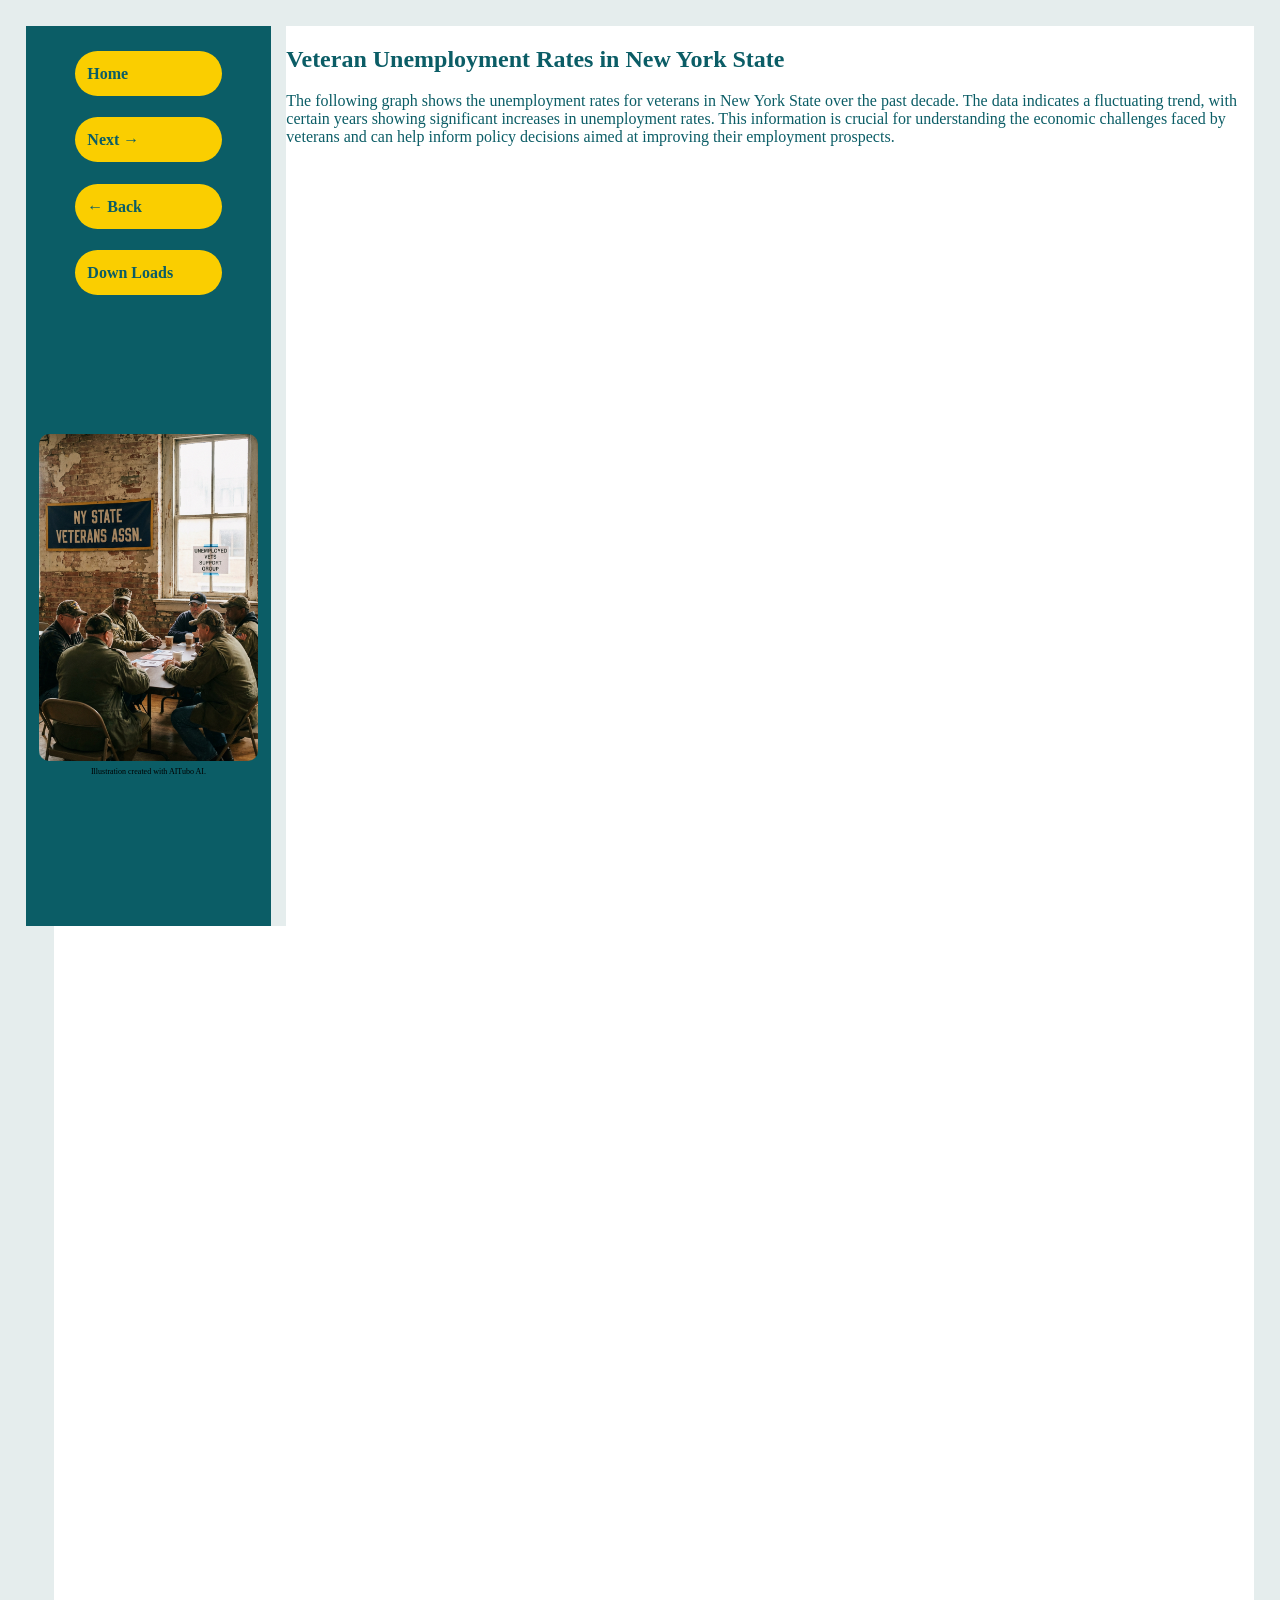
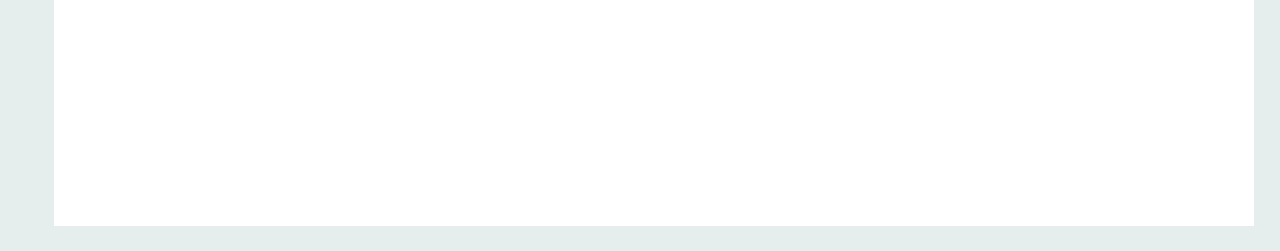
==== index.htm @ 92b65b67 "Sync local project files" ====
<!DOCTYPE html>
<html lang="en">
<!-- This is a note in HTML -->

<head>
    <meta charset="UTF-8">
    <meta name="viewport" content="width=device-width, initial-scale=1.0">
    <title>NYS Veteran Hardships</title>
    <link rel="stylesheet" href="CSS/style.css">

    <!-- meta tags for image credits on webpage -->
<meta name="image-credit-vet-table" content="AITubo AI - https://aitubo.ai/art/69a1b0d38880ed7246950c5f/">
</head>

<nav>
	<a href="index.htm">Home</a>
	<a href="">Next →</a>
	<a href="">← Back</a>
	<a href="">Down Loads</a>

	<div class="nav-image-wrap">
		<img src="Images/Vet_Table.png" alt="Illustration of unemployed veterans sitting at a support group table." class="nav-image">
		<p class="image-credit">Illustration created with AITubo AI.</p>
	</div>
</nav>

	<section>
		<h2>Veteran Unemployment Rates in New York State</h2>
        <p>The following graph shows the unemployment rates for veterans in New York State over the past decade. The data indicates a fluctuating trend, with certain years showing significant increases in unemployment rates. This information is crucial for understanding the economic challenges faced by veterans and can help inform policy decisions aimed at improving their employment prospects.</p>
           <div class='tableauPlaceholder' id='viz1772211809970' style='position: relative'><noscript><a href='#'><img alt=' ' src='https:&#47;&#47;public.tableau.com&#47;static&#47;images&#47;RS&#47;RS6HH3BB7&#47;1_rss.png' style='border: none' /></a></noscript><object class='tableauViz'  style='display:none;'><param name='host_url' value='https%3A%2F%2Fpublic.tableau.com%2F' /> <param name='embed_code_version' value='3' /> <param name='path' value='shared&#47;RS6HH3BB7' /> <param name='toolbar' value='yes' /><param name='static_image' value='https:&#47;&#47;public.tableau.com&#47;static&#47;images&#47;RS&#47;RS6HH3BB7&#47;1.png' /> <param name='animate_transition' value='yes' /><param name='display_static_image' value='yes' /><param name='display_spinner' value='yes' /><param name='display_overlay' value='yes' /><param name='display_count' value='yes' /><param name='language' value='en-US' /></object></div>                <script type='text/javascript'>                    var divElement = document.getElementById('viz1772211809970');                    var vizElement = divElement.getElementsByTagName('object')[0];                    vizElement.style.width='100%';vizElement.style.height=(divElement.offsetWidth*0.75)+'px';                    var scriptElement = document.createElement('script');                    scriptElement.src = 'https://public.tableau.com/javascripts/api/viz_v1.js';                    vizElement.parentNode.insertBefore(scriptElement, vizElement);                </script>

   
    </section>
    <section>
         <div class='tableauPlaceholder' id='viz1772211514186' style='position: relative'><noscript><a href='#'><img alt=' ' src='https:&#47;&#47;public.tableau.com&#47;static&#47;images&#47;BD&#47;BDJKT27H5&#47;1_rss.png' style='border: none' /></a></noscript><object class='tableauViz'  style='display:none;'><param name='host_url' value='https%3A%2F%2Fpublic.tableau.com%2F' /> <param name='embed_code_version' value='3' /> <param name='path' value='shared&#47;BDJKT27H5' /> <param name='toolbar' value='yes' /><param name='static_image' value='https:&#47;&#47;public.tableau.com&#47;static&#47;images&#47;BD&#47;BDJKT27H5&#47;1.png' /> <param name='animate_transition' value='yes' /><param name='display_static_image' value='yes' /><param name='display_spinner' value='yes' /><param name='display_overlay' value='yes' /><param name='display_count' value='yes' /><param name='language' value='en-US' /></object></div>                <script type='text/javascript'>                    var divElement = document.getElementById('viz1772211514186');                    var vizElement = divElement.getElementsByTagName('object')[0];                    vizElement.style.width='100%';vizElement.style.height=(divElement.offsetWidth*0.75)+'px';                    var scriptElement = document.createElement('script');                    scriptElement.src = 'https://public.tableau.com/javascripts/api/viz_v1.js';                    vizElement.parentNode.insertBefore(scriptElement, vizElement);                </script>
    </section>
---- CSS/style.css ----
body{
	background-color: #E5EDED;
	margin: 1%;
	padding: 1%;
	color: #0B5D66;
}

nav{
	border: 0.5em solid #0B5D66;
	color: #0B5D66;
	background-color: #65999E;
	display: flex;
	justify-content: space-between;
	align-items: center;
	flex-wrap: nowrap;
	gap: 0.35rem;
	padding: 0.5rem;
	overflow-x: auto;
}

nav a{
	box-sizing: border-box;
	display: inline-block;
	line-height: 2.2rem;
	height: 2.8rem;
	color: #0B5D66;
	background-color: #FACE00;
	text-decoration: none;
	margin: 0;
	padding: 0 0.8rem;
	border-radius: 25px;
	font-weight: bold;
	white-space: nowrap;
	flex: 0 0 auto;
}

.nav-image-wrap{
	display: none;
}

.image-credit{
	display: none;
}

@media all and (min-width:900px){

	body{
		background-color: #E5EDED;
	}

	nav{
		border: 1px solid #0B5D66;
		color: #E5EDED;
		background-color: #0B5D66;
		display: flex;
		flex-direction: column;
		width: 20%;
		min-width: 125px;
		margin-right: 15px;
		height: 100vh;
		float: left;
		padding: 1.5rem 0;
		box-sizing: border-box;
		text-align: center;
		overflow: hidden;
	}

	nav a{
		display: block;
		width: 60%;
		line-height: 45px;
		height: 45px;
		color: #0B5D66;
		background-color: #FACE00;
		text-decoration: none;
		margin: 0 auto 1rem auto;
		padding-left: 0.75rem;
		border-radius: 25px;
		box-sizing: border-box;
		text-align: left;
		font-weight: bold;
		flex: 0 0 auto;
	}

.nav-image-wrap{
	flex: 1 1 auto;
	width: 90%;
	margin: 0 auto;
	display: flex;
	flex-direction: column;
	justify-content: center;
	align-items: center;
	overflow: hidden;
	min-height: 2rem;
}

.nav-image{
	display: block;
	width: 100%;
	height: auto;
	border-radius: 10px;
}

.image-credit{
	display: block;
	margin-top: 0.35rem;
	font-size: 0.5em;
	color: #000000;
	text-align: center;
}

	section{
	display: block;
	height: 100vh;
	overflow: auto;
	background-color: #FFFFFF;
	color: #0B5D66;
	margin-left: calc(1% + 1em);
}
}
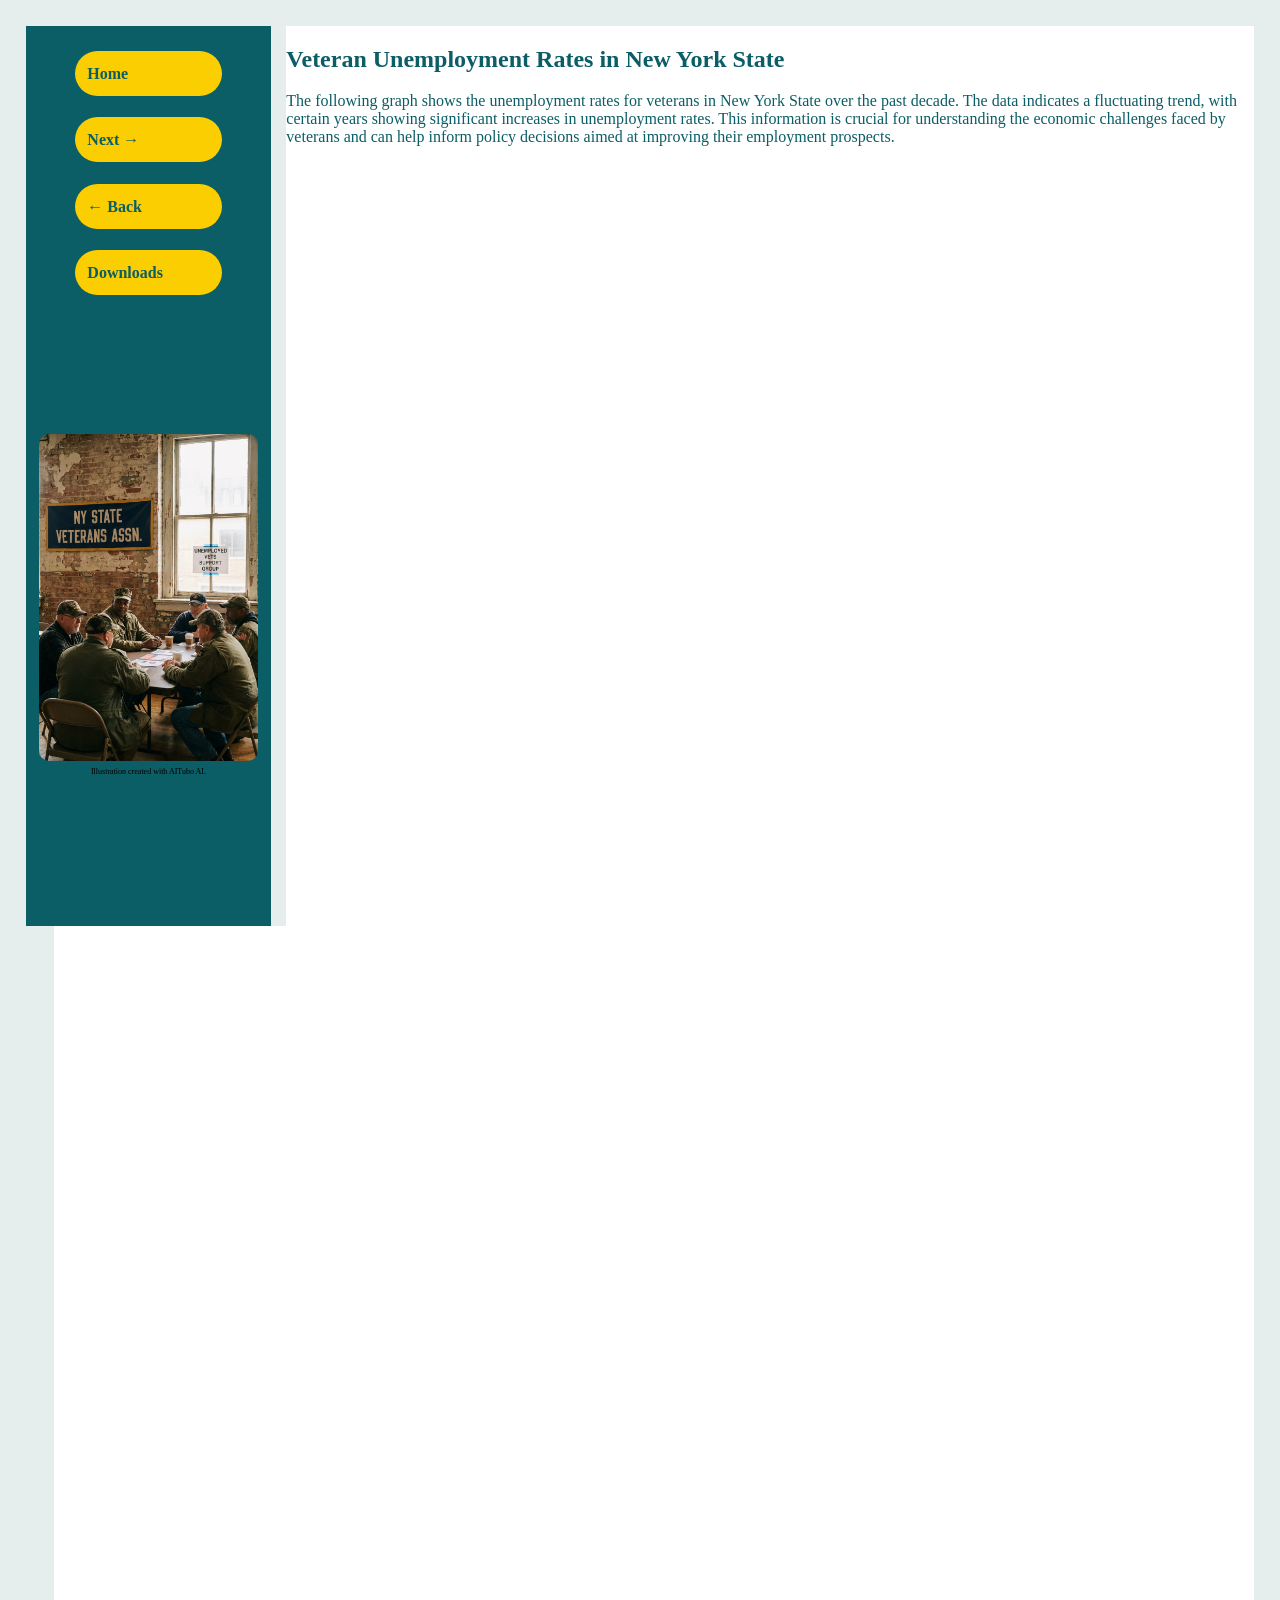
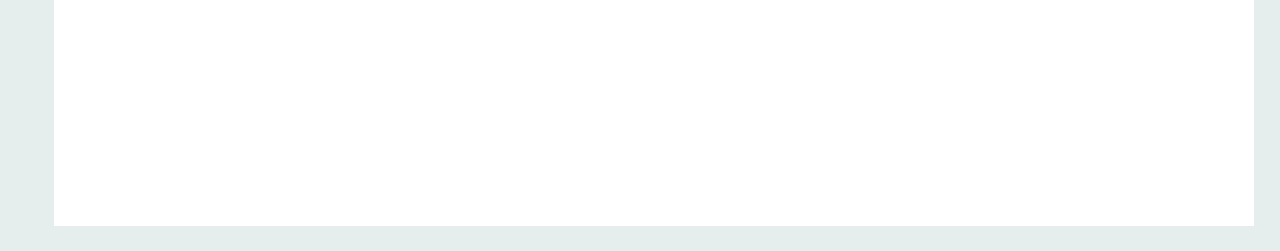
==== commit 99e62c77: "Update HTML navigation pages" ====
--- a/index.htm
+++ b/index.htm
@@ -13,10 +13,10 @@
 </head>
 
 <nav>
-	<a href="index.htm">Home</a>
-	<a href="">Next →</a>
-	<a href="">← Back</a>
-	<a href="">Down Loads</a>
+        <a href="index.htm">Home</a>
+        <a href="NYS_Vet01.htm" onclick="goNext(); return false;">Next →</a>
+        <a href="#" onclick="goBack(); return false;">← Back</a>
+        <a href="#" onclick="goDownloads(); return false;">Downloads</a>
 
 	<div class="nav-image-wrap">
 		<img src="Images/Vet_Table.png" alt="Illustration of unemployed veterans sitting at a support group table." class="nav-image">
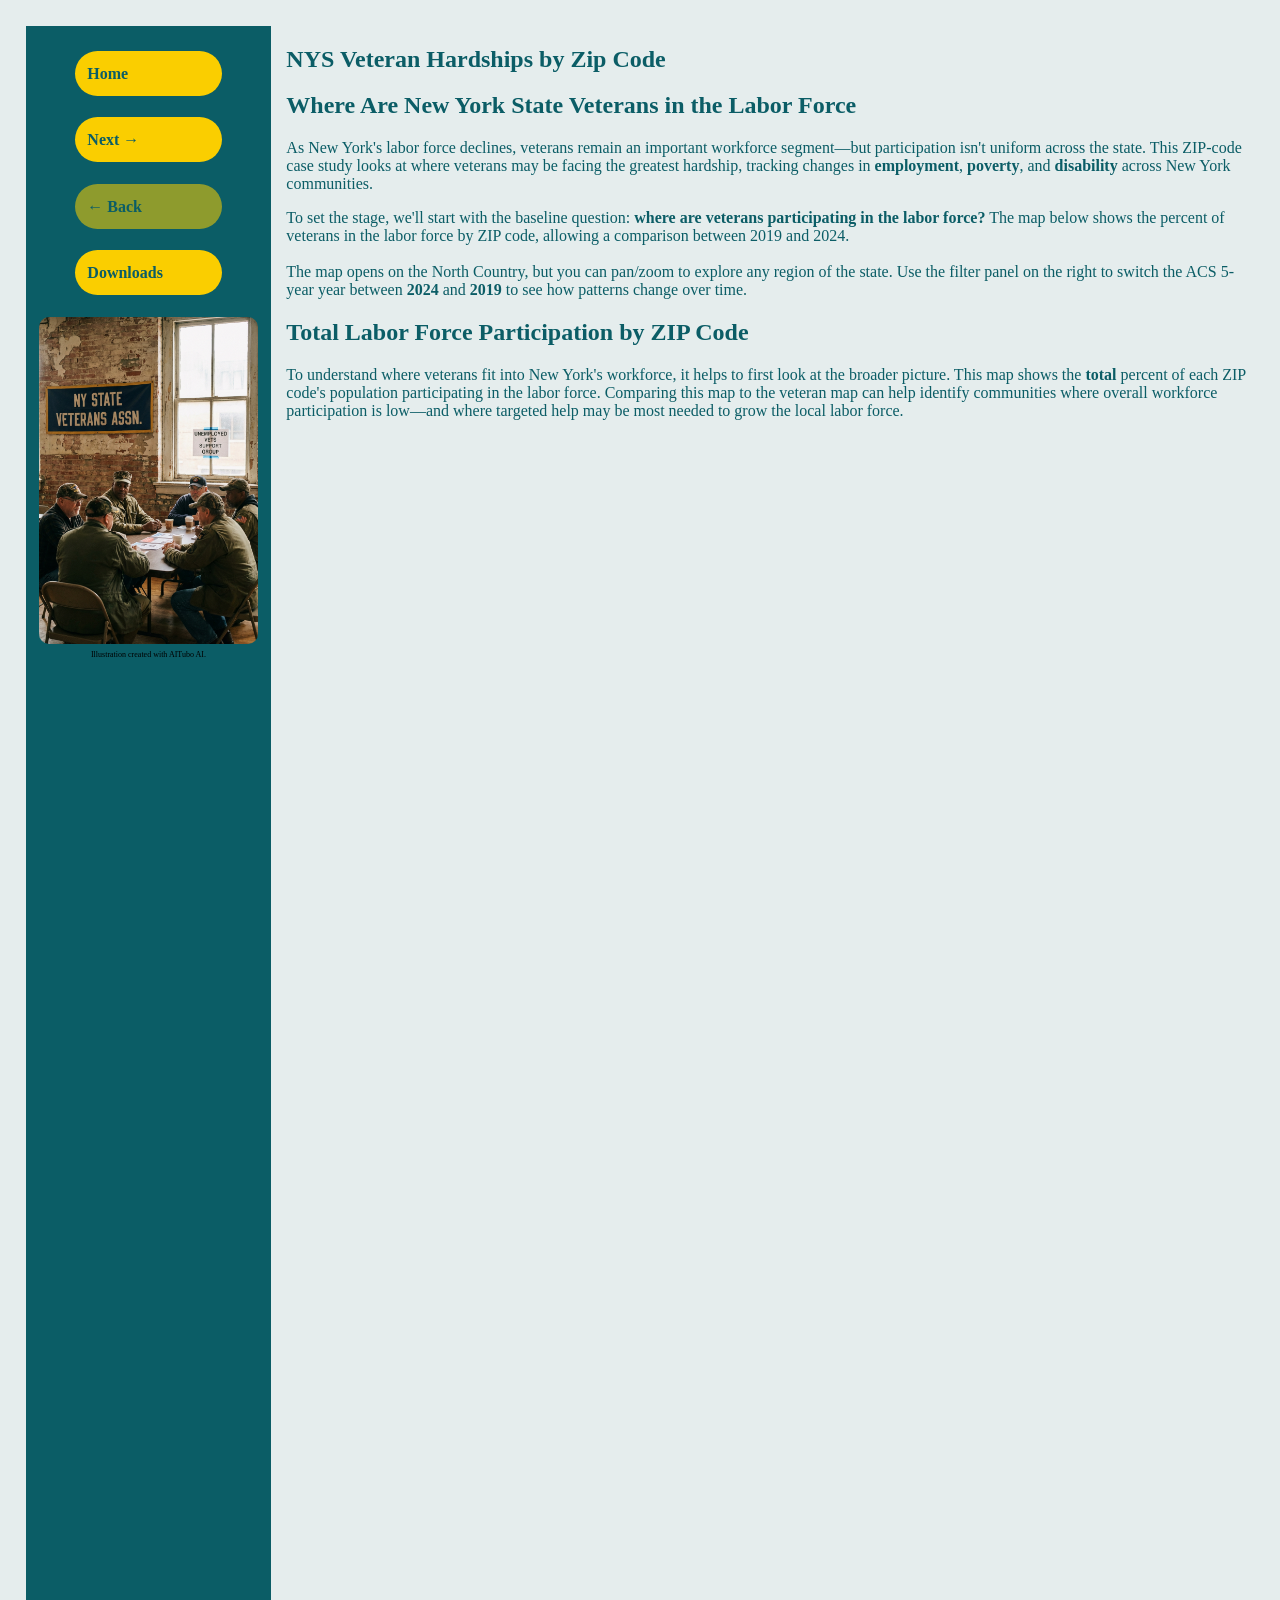
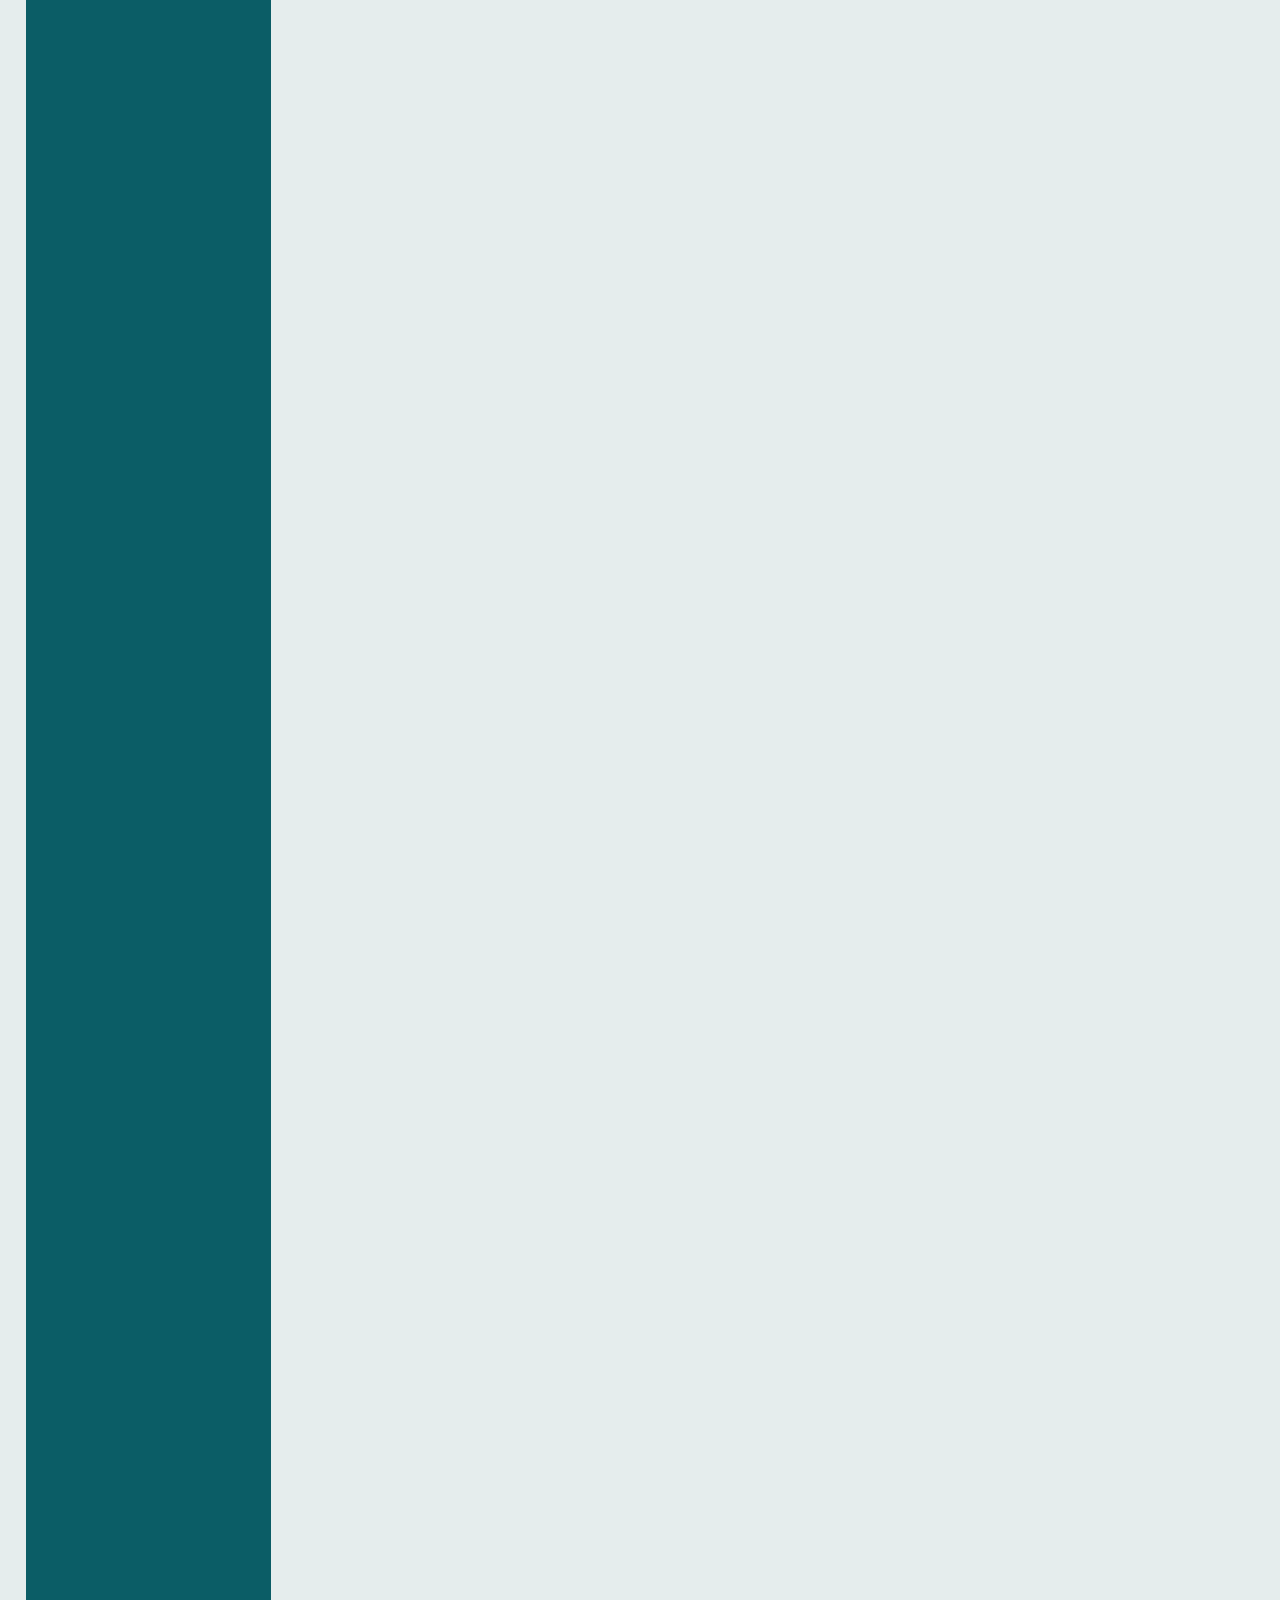
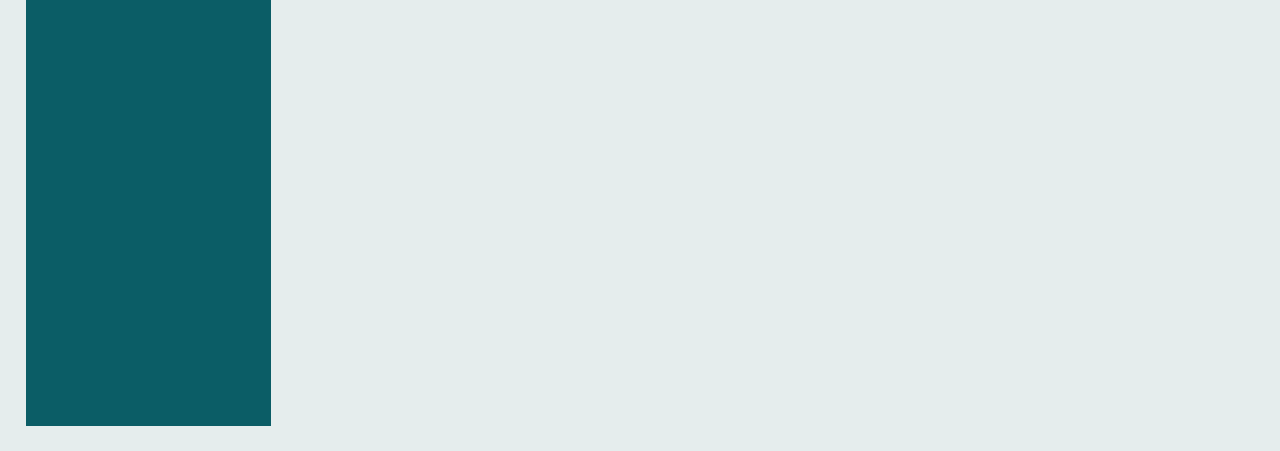
==== commit 0052168c: "Update site + data files" ====
--- a/index.htm
+++ b/index.htm
@@ -7,7 +7,7 @@
     <meta name="viewport" content="width=device-width, initial-scale=1.0">
     <title>NYS Veteran Hardships</title>
     <link rel="stylesheet" href="CSS/style.css">
-
+    <script src="JS/nav.js"></script>
     <!-- meta tags for image credits on webpage -->
 <meta name="image-credit-vet-table" content="AITubo AI - https://aitubo.ai/art/69a1b0d38880ed7246950c5f/">
 </head>
@@ -15,7 +15,8 @@
 <nav>
         <a href="index.htm">Home</a>
         <a href="NYS_Vet01.htm" onclick="goNext(); return false;">Next →</a>
-        <a href="#" onclick="goBack(); return false;">← Back</a>
+          <!-- Back disabled on Home -->
+         <a class="nav-disabled" href="#">← Back</a>
         <a href="#" onclick="goDownloads(); return false;">Downloads</a>
 
 	<div class="nav-image-wrap">
@@ -25,13 +26,32 @@
 </nav>
 
 	<section>
-		<h2>Veteran Unemployment Rates in New York State</h2>
-        <p>The following graph shows the unemployment rates for veterans in New York State over the past decade. The data indicates a fluctuating trend, with certain years showing significant increases in unemployment rates. This information is crucial for understanding the economic challenges faced by veterans and can help inform policy decisions aimed at improving their employment prospects.</p>
-           <div class='tableauPlaceholder' id='viz1772211809970' style='position: relative'><noscript><a href='#'><img alt=' ' src='https:&#47;&#47;public.tableau.com&#47;static&#47;images&#47;RS&#47;RS6HH3BB7&#47;1_rss.png' style='border: none' /></a></noscript><object class='tableauViz'  style='display:none;'><param name='host_url' value='https%3A%2F%2Fpublic.tableau.com%2F' /> <param name='embed_code_version' value='3' /> <param name='path' value='shared&#47;RS6HH3BB7' /> <param name='toolbar' value='yes' /><param name='static_image' value='https:&#47;&#47;public.tableau.com&#47;static&#47;images&#47;RS&#47;RS6HH3BB7&#47;1.png' /> <param name='animate_transition' value='yes' /><param name='display_static_image' value='yes' /><param name='display_spinner' value='yes' /><param name='display_overlay' value='yes' /><param name='display_count' value='yes' /><param name='language' value='en-US' /></object></div>                <script type='text/javascript'>                    var divElement = document.getElementById('viz1772211809970');                    var vizElement = divElement.getElementsByTagName('object')[0];                    vizElement.style.width='100%';vizElement.style.height=(divElement.offsetWidth*0.75)+'px';                    var scriptElement = document.createElement('script');                    scriptElement.src = 'https://public.tableau.com/javascripts/api/viz_v1.js';                    vizElement.parentNode.insertBefore(scriptElement, vizElement);                </script>
+        <h1> NYS Veteran Hardships by Zip Code</h1>
+		<h2>Where Are New York State Veterans in the Labor Force</h2>
+        <p>As New York's labor force declines, veterans remain an important workforce segment—but participation isn't 
+            uniform across the state. This ZIP-code case study looks at where veterans may be facing the greatest hardship, 
+            tracking changes in <strong>employment</strong>, <strong>poverty</strong>, and <strong>disability</strong> across 
+            New York communities.
+        </p>
+
+        <p>To set the stage, we'll start with the baseline question: 
+            <strong>where are veterans participating in the labor force?</strong> 
+            The map below shows the percent of veterans in the labor force by ZIP code, allowing a comparison between 2019 and 2024.
+            <br> <br>     
+            The map opens on the North Country, but you can pan/zoom to explore any region of the state. Use the filter panel 
+            on the right to switch the ACS 5-year year between <strong>2024</strong> and <strong>2019</strong> to see how patterns
+             change over time.
+</p>
+        <div class='tableauPlaceholder' id='viz1772211809970' style='position: relative'><noscript><a href='#'><img alt=' ' src='https:&#47;&#47;public.tableau.com&#47;static&#47;images&#47;RS&#47;RS6HH3BB7&#47;1_rss.png' style='border: none' /></a></noscript><object class='tableauViz'  style='display:none;'><param name='host_url' value='https%3A%2F%2Fpublic.tableau.com%2F' /> <param name='embed_code_version' value='3' /> <param name='path' value='shared&#47;RS6HH3BB7' /> <param name='toolbar' value='yes' /><param name='static_image' value='https:&#47;&#47;public.tableau.com&#47;static&#47;images&#47;RS&#47;RS6HH3BB7&#47;1.png' /> <param name='animate_transition' value='yes' /><param name='display_static_image' value='yes' /><param name='display_spinner' value='yes' /><param name='display_overlay' value='yes' /><param name='display_count' value='yes' /><param name='language' value='en-US' /></object></div>                <script type='text/javascript'>                    var divElement = document.getElementById('viz1772211809970');                    var vizElement = divElement.getElementsByTagName('object')[0];                    vizElement.style.width='100%';vizElement.style.height=(divElement.offsetWidth*0.75)+'px';                    var scriptElement = document.createElement('script');                    scriptElement.src = 'https://public.tableau.com/javascripts/api/viz_v1.js';                    vizElement.parentNode.insertBefore(scriptElement, vizElement);                </script>
 
    
-    </section>
-    <section>
+    
+        <h2>Total Labor Force Participation by ZIP Code</h2>
+<p>
+    To understand where veterans fit into New York's workforce, it helps to first look at the broader picture. This map shows the
+    <strong>total</strong> percent of each ZIP code's population participating in the labor force. Comparing this map to the veteran map can
+    help identify communities where overall workforce participation is low—and where targeted help may be most needed to grow the local labor force.
+</p>
          <div class='tableauPlaceholder' id='viz1772211514186' style='position: relative'><noscript><a href='#'><img alt=' ' src='https:&#47;&#47;public.tableau.com&#47;static&#47;images&#47;BD&#47;BDJKT27H5&#47;1_rss.png' style='border: none' /></a></noscript><object class='tableauViz'  style='display:none;'><param name='host_url' value='https%3A%2F%2Fpublic.tableau.com%2F' /> <param name='embed_code_version' value='3' /> <param name='path' value='shared&#47;BDJKT27H5' /> <param name='toolbar' value='yes' /><param name='static_image' value='https:&#47;&#47;public.tableau.com&#47;static&#47;images&#47;BD&#47;BDJKT27H5&#47;1.png' /> <param name='animate_transition' value='yes' /><param name='display_static_image' value='yes' /><param name='display_spinner' value='yes' /><param name='display_overlay' value='yes' /><param name='display_count' value='yes' /><param name='language' value='en-US' /></object></div>                <script type='text/javascript'>                    var divElement = document.getElementById('viz1772211514186');                    var vizElement = divElement.getElementsByTagName('object')[0];                    vizElement.style.width='100%';vizElement.style.height=(divElement.offsetWidth*0.75)+'px';                    var scriptElement = document.createElement('script');                    scriptElement.src = 'https://public.tableau.com/javascripts/api/viz_v1.js';                    vizElement.parentNode.insertBefore(scriptElement, vizElement);                </script>
     </section>
 
--- a/CSS/style.css
+++ b/CSS/style.css
@@ -18,7 +18,8 @@
 	overflow-x: auto;
 }
 
-nav a{
+nav a,
+nav .nav-disabled{
 	box-sizing: border-box;
 	display: inline-block;
 	line-height: 2.2rem;
@@ -32,7 +33,19 @@
 	font-weight: bold;
 	white-space: nowrap;
 	flex: 0 0 auto;
+
 }
+
+/* Disabled nav "button" (use on index page for Back) */
+nav .nav-disabled{
+	opacity: 0.55;
+	background-color: #8FA66A;   /* pick your disabled color */
+	color: #0B5D66;
+	cursor: not-allowed;
+	user-select: none;
+	pointer-events: none;
+}
+
 
 .nav-image-wrap{
 	display: none;
@@ -42,11 +55,45 @@
 	display: none;
 }
 
+.pdf-viewer{
+  width: 100%;
+  min-width: 200px;
+
+  aspect-ratio: 4 / 3;
+  height: auto;
+
+  /* key: give it real viewing height so you don’t need the inner PDF scrollbar */
+  min-height: 75vh;     /* adjust: 60vh–90vh */
+  border: 0;
+  display: block;
+}
+
+.chart-wrap{
+  width: 100%;
+  margin: 0 auto;
+  display: block;        /* normal document flow */
+  overflow: visible;     /* IMPORTANT: don’t crop */
+}
+
+.chart-img{
+  display: block;
+  width: 100%;
+  height: auto;
+  max-width: 100%;
+}
+ /* +++++++++++++++small screen++++++++++++++++++++++++++++++++++++++++++++++++++ */
 @media all and (min-width:900px){
 
 	body{
 		background-color: #E5EDED;
 	}
+
+	section{
+    height: auto;          /* let content determine height */
+  overflow: visible;     /* no inner scroll */
+  min-height: 100vh;     /* still fills the screen */
+  
+}
 
 	nav{
 		border: 1px solid #0B5D66;
@@ -57,7 +104,8 @@
 		width: 20%;
 		min-width: 125px;
 		margin-right: 15px;
-		height: 100vh;
+		  min-height: 100vh;
+  		height: 400vh;          /* about 4 screens tall */
 		float: left;
 		padding: 1.5rem 0;
 		box-sizing: border-box;
@@ -65,7 +113,8 @@
 		overflow: hidden;
 	}
 
-	nav a{
+	nav a,
+	nav .nav-disabled{
 		display: block;
 		width: 60%;
 		line-height: 45px;
@@ -80,7 +129,7 @@
 		text-align: left;
 		font-weight: bold;
 		flex: 0 0 auto;
-	}
+}
 
 .nav-image-wrap{
 	flex: 1 1 auto;
@@ -88,7 +137,7 @@
 	margin: 0 auto;
 	display: flex;
 	flex-direction: column;
-	justify-content: center;
+	justify-content: flex-start;
 	align-items: center;
 	overflow: hidden;
 	min-height: 2rem;
@@ -111,10 +160,37 @@
 
 	section{
 	display: block;
-	height: 100vh;
+	  min-height: 100vh;
+  		height: 400vh;          /* about 4 screens tall */
 	overflow: auto;
-	background-color: #FFFFFF;
+	background-color: #E5EDED;
 	color: #0B5D66;
 	margin-left: calc(1% + 1em);
 }
+.pdf-viewer{
+  width: 100%;
+  min-width: 200px;
+
+  /* height follows width */
+  aspect-ratio: 4 / 3;   /* change this: 16/9, 1/1, etc. */
+
+  /* don’t force 100vh */
+  height: auto;
+
+  border: 0;
+  display: block;
 }
+.chart-wrap{
+  width: 100%;
+  margin: 0 auto;
+  display: block;        /* normal document flow */
+  overflow: visible;     /* IMPORTANT: don’t crop */
+}
+
+.chart-img{
+  display: block;
+  width: 75%;
+  height: auto;
+  margin: 0 auto; 
+}
+}
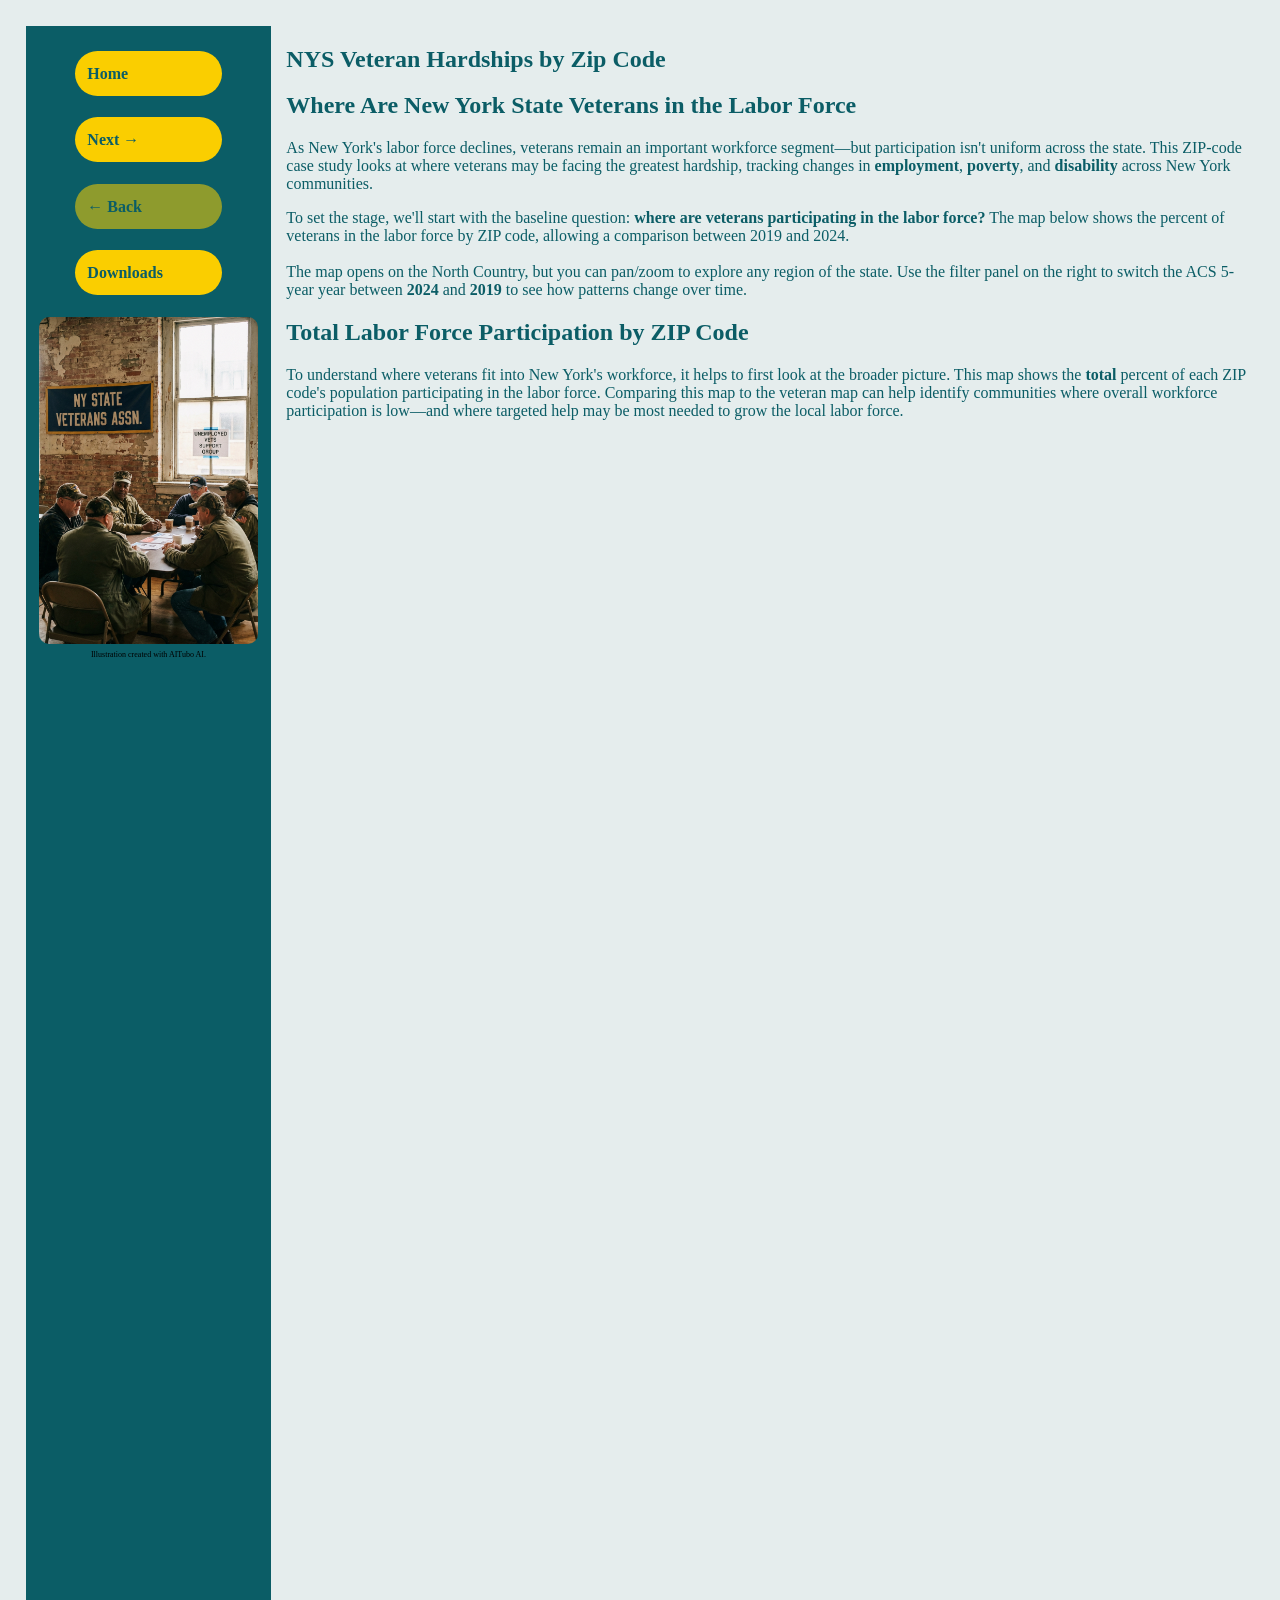
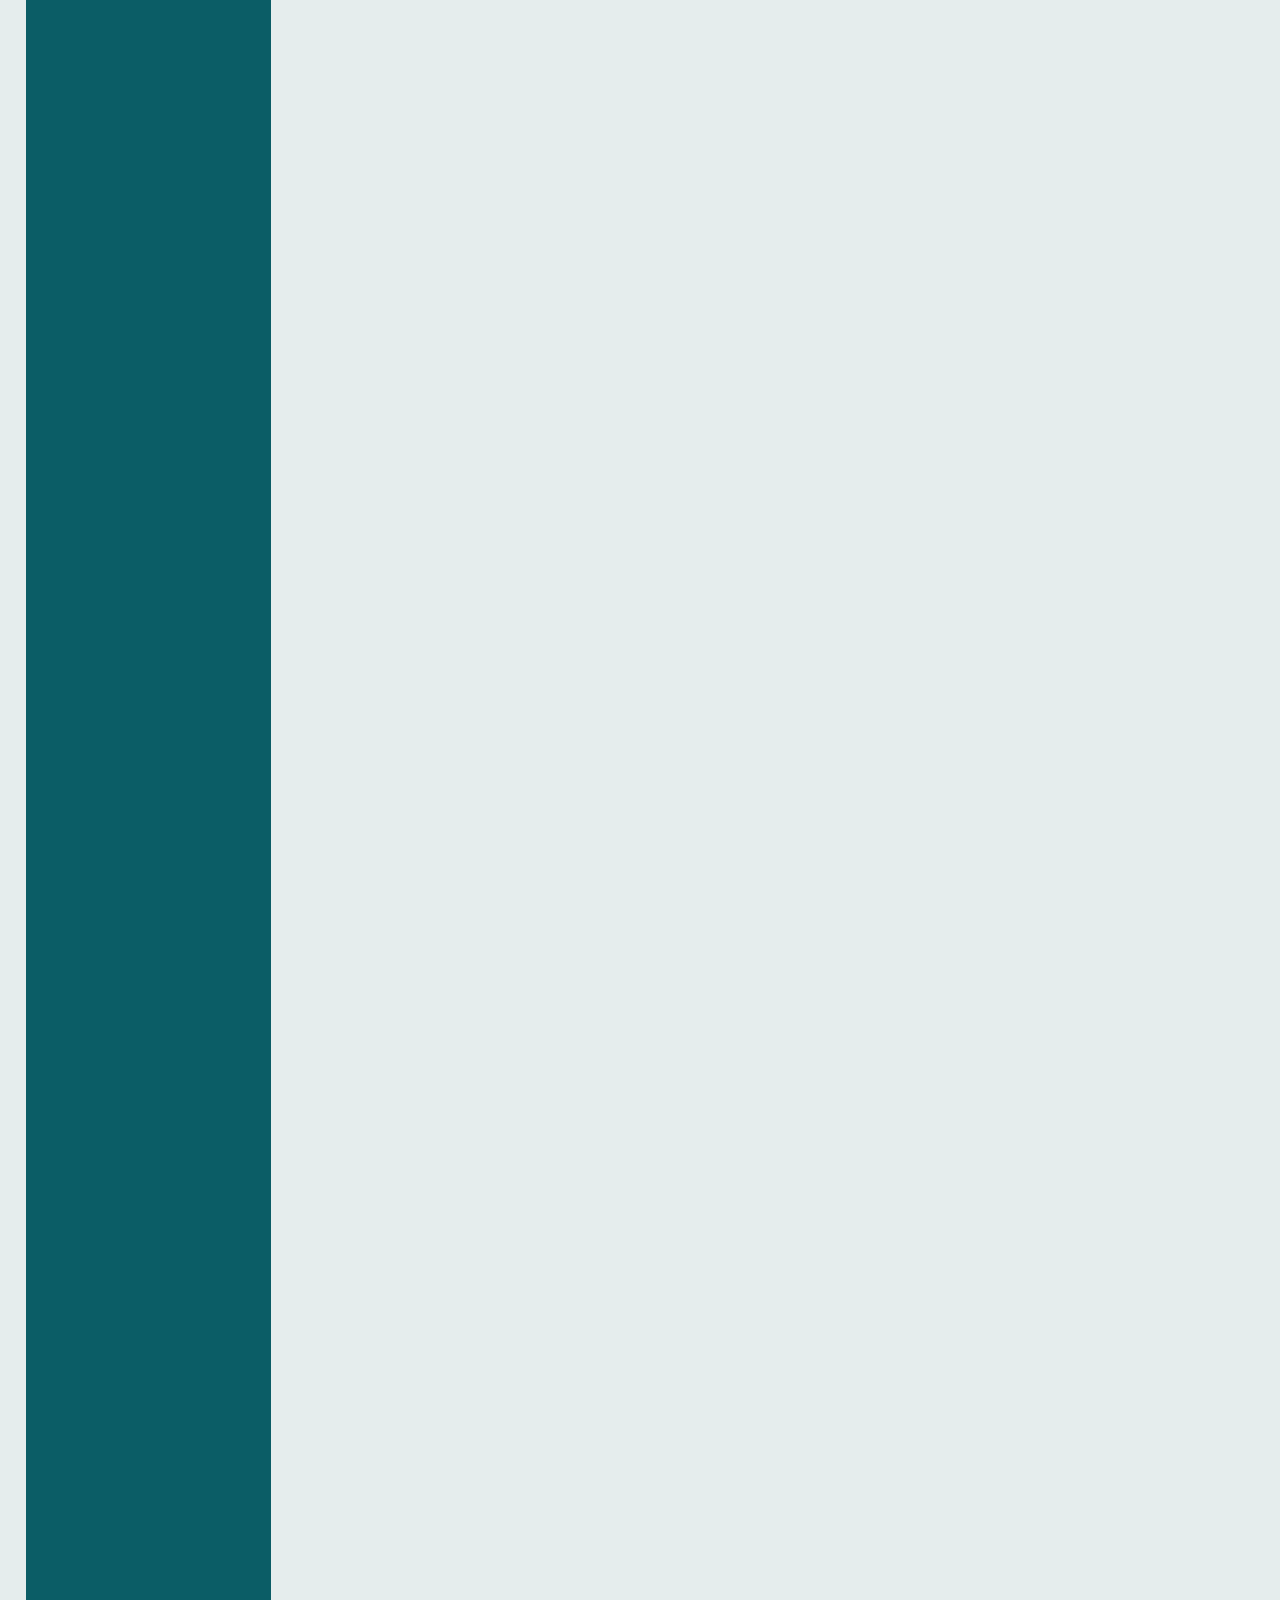
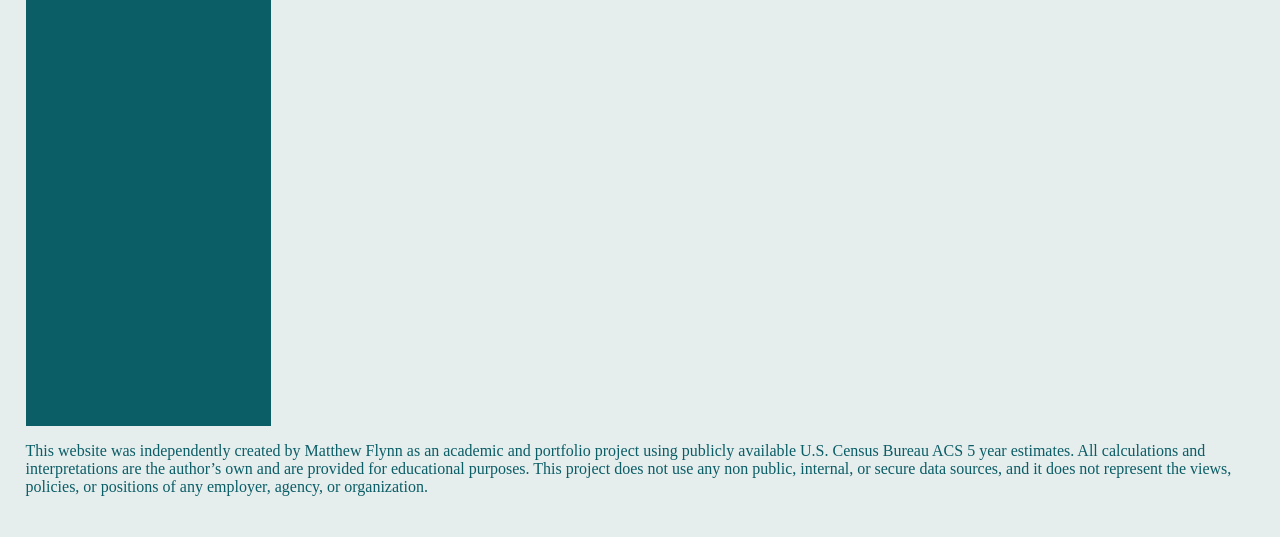
==== commit aa2d3272: "Add files via upload" ====
--- a/index.htm
+++ b/index.htm
@@ -1,58 +1,66 @@
-<!DOCTYPE html>
-<html lang="en">
-<!-- This is a note in HTML -->
-
-<head>
-    <meta charset="UTF-8">
-    <meta name="viewport" content="width=device-width, initial-scale=1.0">
-    <title>NYS Veteran Hardships</title>
-    <link rel="stylesheet" href="CSS/style.css">
-    <script src="JS/nav.js"></script>
-    <!-- meta tags for image credits on webpage -->
-<meta name="image-credit-vet-table" content="AITubo AI - https://aitubo.ai/art/69a1b0d38880ed7246950c5f/">
-</head>
-
-<nav>
-        <a href="index.htm">Home</a>
-        <a href="NYS_Vet01.htm" onclick="goNext(); return false;">Next →</a>
-          <!-- Back disabled on Home -->
-         <a class="nav-disabled" href="#">← Back</a>
-        <a href="#" onclick="goDownloads(); return false;">Downloads</a>
-
-	<div class="nav-image-wrap">
-		<img src="Images/Vet_Table.png" alt="Illustration of unemployed veterans sitting at a support group table." class="nav-image">
-		<p class="image-credit">Illustration created with AITubo AI.</p>
-	</div>
-</nav>
-
-	<section>
-        <h1> NYS Veteran Hardships by Zip Code</h1>
-		<h2>Where Are New York State Veterans in the Labor Force</h2>
-        <p>As New York's labor force declines, veterans remain an important workforce segment—but participation isn't 
-            uniform across the state. This ZIP-code case study looks at where veterans may be facing the greatest hardship, 
-            tracking changes in <strong>employment</strong>, <strong>poverty</strong>, and <strong>disability</strong> across 
-            New York communities.
-        </p>
-
-        <p>To set the stage, we'll start with the baseline question: 
-            <strong>where are veterans participating in the labor force?</strong> 
-            The map below shows the percent of veterans in the labor force by ZIP code, allowing a comparison between 2019 and 2024.
-            <br> <br>     
-            The map opens on the North Country, but you can pan/zoom to explore any region of the state. Use the filter panel 
-            on the right to switch the ACS 5-year year between <strong>2024</strong> and <strong>2019</strong> to see how patterns
-             change over time.
-</p>
-        <div class='tableauPlaceholder' id='viz1772211809970' style='position: relative'><noscript><a href='#'><img alt=' ' src='https:&#47;&#47;public.tableau.com&#47;static&#47;images&#47;RS&#47;RS6HH3BB7&#47;1_rss.png' style='border: none' /></a></noscript><object class='tableauViz'  style='display:none;'><param name='host_url' value='https%3A%2F%2Fpublic.tableau.com%2F' /> <param name='embed_code_version' value='3' /> <param name='path' value='shared&#47;RS6HH3BB7' /> <param name='toolbar' value='yes' /><param name='static_image' value='https:&#47;&#47;public.tableau.com&#47;static&#47;images&#47;RS&#47;RS6HH3BB7&#47;1.png' /> <param name='animate_transition' value='yes' /><param name='display_static_image' value='yes' /><param name='display_spinner' value='yes' /><param name='display_overlay' value='yes' /><param name='display_count' value='yes' /><param name='language' value='en-US' /></object></div>                <script type='text/javascript'>                    var divElement = document.getElementById('viz1772211809970');                    var vizElement = divElement.getElementsByTagName('object')[0];                    vizElement.style.width='100%';vizElement.style.height=(divElement.offsetWidth*0.75)+'px';                    var scriptElement = document.createElement('script');                    scriptElement.src = 'https://public.tableau.com/javascripts/api/viz_v1.js';                    vizElement.parentNode.insertBefore(scriptElement, vizElement);                </script>
-
-   
-    
-        <h2>Total Labor Force Participation by ZIP Code</h2>
-<p>
-    To understand where veterans fit into New York's workforce, it helps to first look at the broader picture. This map shows the
-    <strong>total</strong> percent of each ZIP code's population participating in the labor force. Comparing this map to the veteran map can
-    help identify communities where overall workforce participation is low—and where targeted help may be most needed to grow the local labor force.
-</p>
-         <div class='tableauPlaceholder' id='viz1772211514186' style='position: relative'><noscript><a href='#'><img alt=' ' src='https:&#47;&#47;public.tableau.com&#47;static&#47;images&#47;BD&#47;BDJKT27H5&#47;1_rss.png' style='border: none' /></a></noscript><object class='tableauViz'  style='display:none;'><param name='host_url' value='https%3A%2F%2Fpublic.tableau.com%2F' /> <param name='embed_code_version' value='3' /> <param name='path' value='shared&#47;BDJKT27H5' /> <param name='toolbar' value='yes' /><param name='static_image' value='https:&#47;&#47;public.tableau.com&#47;static&#47;images&#47;BD&#47;BDJKT27H5&#47;1.png' /> <param name='animate_transition' value='yes' /><param name='display_static_image' value='yes' /><param name='display_spinner' value='yes' /><param name='display_overlay' value='yes' /><param name='display_count' value='yes' /><param name='language' value='en-US' /></object></div>                <script type='text/javascript'>                    var divElement = document.getElementById('viz1772211514186');                    var vizElement = divElement.getElementsByTagName('object')[0];                    vizElement.style.width='100%';vizElement.style.height=(divElement.offsetWidth*0.75)+'px';                    var scriptElement = document.createElement('script');                    scriptElement.src = 'https://public.tableau.com/javascripts/api/viz_v1.js';                    vizElement.parentNode.insertBefore(scriptElement, vizElement);                </script>
-    </section>
-
-
+<!DOCTYPE html>
+<html lang="en">
+<!-- This is a note in HTML -->
+
+<head>
+    <meta charset="UTF-8">
+    <meta name="viewport" content="width=device-width, initial-scale=1.0">
+    <title>NYS Veteran Hardships</title>
+    <link rel="stylesheet" href="CSS/style.css">
+    <script src="JS/nav.js"></script>
+    <!-- meta tags for image credits on webpage -->
+<meta name="image-credit-vet-table" content="AITubo AI - https://aitubo.ai/art/69a1b0d38880ed7246950c5f/">
+</head>
+
+<nav>
+        <a href="index.htm">Home</a>
+        <a href="NYS_Vet01.htm" onclick="goNext(); return false;">Next →</a>
+          <!-- Back disabled on Home -->
+         <a class="nav-disabled" href="#">← Back</a>
+        <a href="#" onclick="goDownloads(); return false;">Downloads</a>
+
+	<div class="nav-image-wrap">
+		<img src="Images/Vet_Table.png" alt="Illustration of unemployed veterans sitting at a support group table." class="nav-image">
+		<p class="image-credit">Illustration created with AITubo AI.</p>
+	</div>
+</nav>
+
+	<section>
+        <h1> NYS Veteran Hardships by Zip Code</h1>
+		<h2>Where Are New York State Veterans in the Labor Force</h2>
+        <p>As New York's labor force declines, veterans remain an important workforce segment—but participation isn't 
+            uniform across the state. This ZIP-code case study looks at where veterans may be facing the greatest hardship, 
+            tracking changes in <strong>employment</strong>, <strong>poverty</strong>, and <strong>disability</strong> across 
+            New York communities.
+        </p>
+
+        <p>To set the stage, we'll start with the baseline question: 
+            <strong>where are veterans participating in the labor force?</strong> 
+            The map below shows the percent of veterans in the labor force by ZIP code, allowing a comparison between 2019 and 2024.
+            <br> <br>     
+            The map opens on the North Country, but you can pan/zoom to explore any region of the state. Use the filter panel 
+            on the right to switch the ACS 5-year year between <strong>2024</strong> and <strong>2019</strong> to see how patterns
+             change over time.
+</p>
+        <div class='tableauPlaceholder' id='viz1772211809970' style='position: relative'><noscript><a href='#'><img alt=' ' src='https:&#47;&#47;public.tableau.com&#47;static&#47;images&#47;RS&#47;RS6HH3BB7&#47;1_rss.png' style='border: none' /></a></noscript><object class='tableauViz'  style='display:none;'><param name='host_url' value='https%3A%2F%2Fpublic.tableau.com%2F' /> <param name='embed_code_version' value='3' /> <param name='path' value='shared&#47;RS6HH3BB7' /> <param name='toolbar' value='yes' /><param name='static_image' value='https:&#47;&#47;public.tableau.com&#47;static&#47;images&#47;RS&#47;RS6HH3BB7&#47;1.png' /> <param name='animate_transition' value='yes' /><param name='display_static_image' value='yes' /><param name='display_spinner' value='yes' /><param name='display_overlay' value='yes' /><param name='display_count' value='yes' /><param name='language' value='en-US' /></object></div>                <script type='text/javascript'>                    var divElement = document.getElementById('viz1772211809970');                    var vizElement = divElement.getElementsByTagName('object')[0];                    vizElement.style.width='100%';vizElement.style.height=(divElement.offsetWidth*0.75)+'px';                    var scriptElement = document.createElement('script');                    scriptElement.src = 'https://public.tableau.com/javascripts/api/viz_v1.js';                    vizElement.parentNode.insertBefore(scriptElement, vizElement);                </script>
+
+   
+    
+        <h2>Total Labor Force Participation by ZIP Code</h2>
+<p>
+    To understand where veterans fit into New York's workforce, it helps to first look at the broader picture. This map shows the
+    <strong>total</strong> percent of each ZIP code's population participating in the labor force. Comparing this map to the veteran map can
+    help identify communities where overall workforce participation is low—and where targeted help may be most needed to grow the local labor force.
+</p>
+         <div class='tableauPlaceholder' id='viz1772211514186' style='position: relative'><noscript><a href='#'><img alt=' ' src='https:&#47;&#47;public.tableau.com&#47;static&#47;images&#47;BD&#47;BDJKT27H5&#47;1_rss.png' style='border: none' /></a></noscript><object class='tableauViz'  style='display:none;'><param name='host_url' value='https%3A%2F%2Fpublic.tableau.com%2F' /> <param name='embed_code_version' value='3' /> <param name='path' value='shared&#47;BDJKT27H5' /> <param name='toolbar' value='yes' /><param name='static_image' value='https:&#47;&#47;public.tableau.com&#47;static&#47;images&#47;BD&#47;BDJKT27H5&#47;1.png' /> <param name='animate_transition' value='yes' /><param name='display_static_image' value='yes' /><param name='display_spinner' value='yes' /><param name='display_overlay' value='yes' /><param name='display_count' value='yes' /><param name='language' value='en-US' /></object></div>                <script type='text/javascript'>                    var divElement = document.getElementById('viz1772211514186');                    var vizElement = divElement.getElementsByTagName('object')[0];                    vizElement.style.width='100%';vizElement.style.height=(divElement.offsetWidth*0.75)+'px';                    var scriptElement = document.createElement('script');                    scriptElement.src = 'https://public.tableau.com/javascripts/api/viz_v1.js';                    vizElement.parentNode.insertBefore(scriptElement, vizElement);                </script>
+    </section>
+
+            <footer class="site-footer">
+            <p>
+                This website was independently created by Matthew Flynn as an academic and portfolio project using publicly available U.S. Census Bureau ACS 5 year estimates.
+                All calculations and interpretations are the author’s own and are provided for educational purposes. This project does not use any non public, internal, or
+                secure data sources, and it does not represent the views, policies, or positions of any employer, agency, or organization.
+            </p>
+</footer>
+</body> 
+</html>
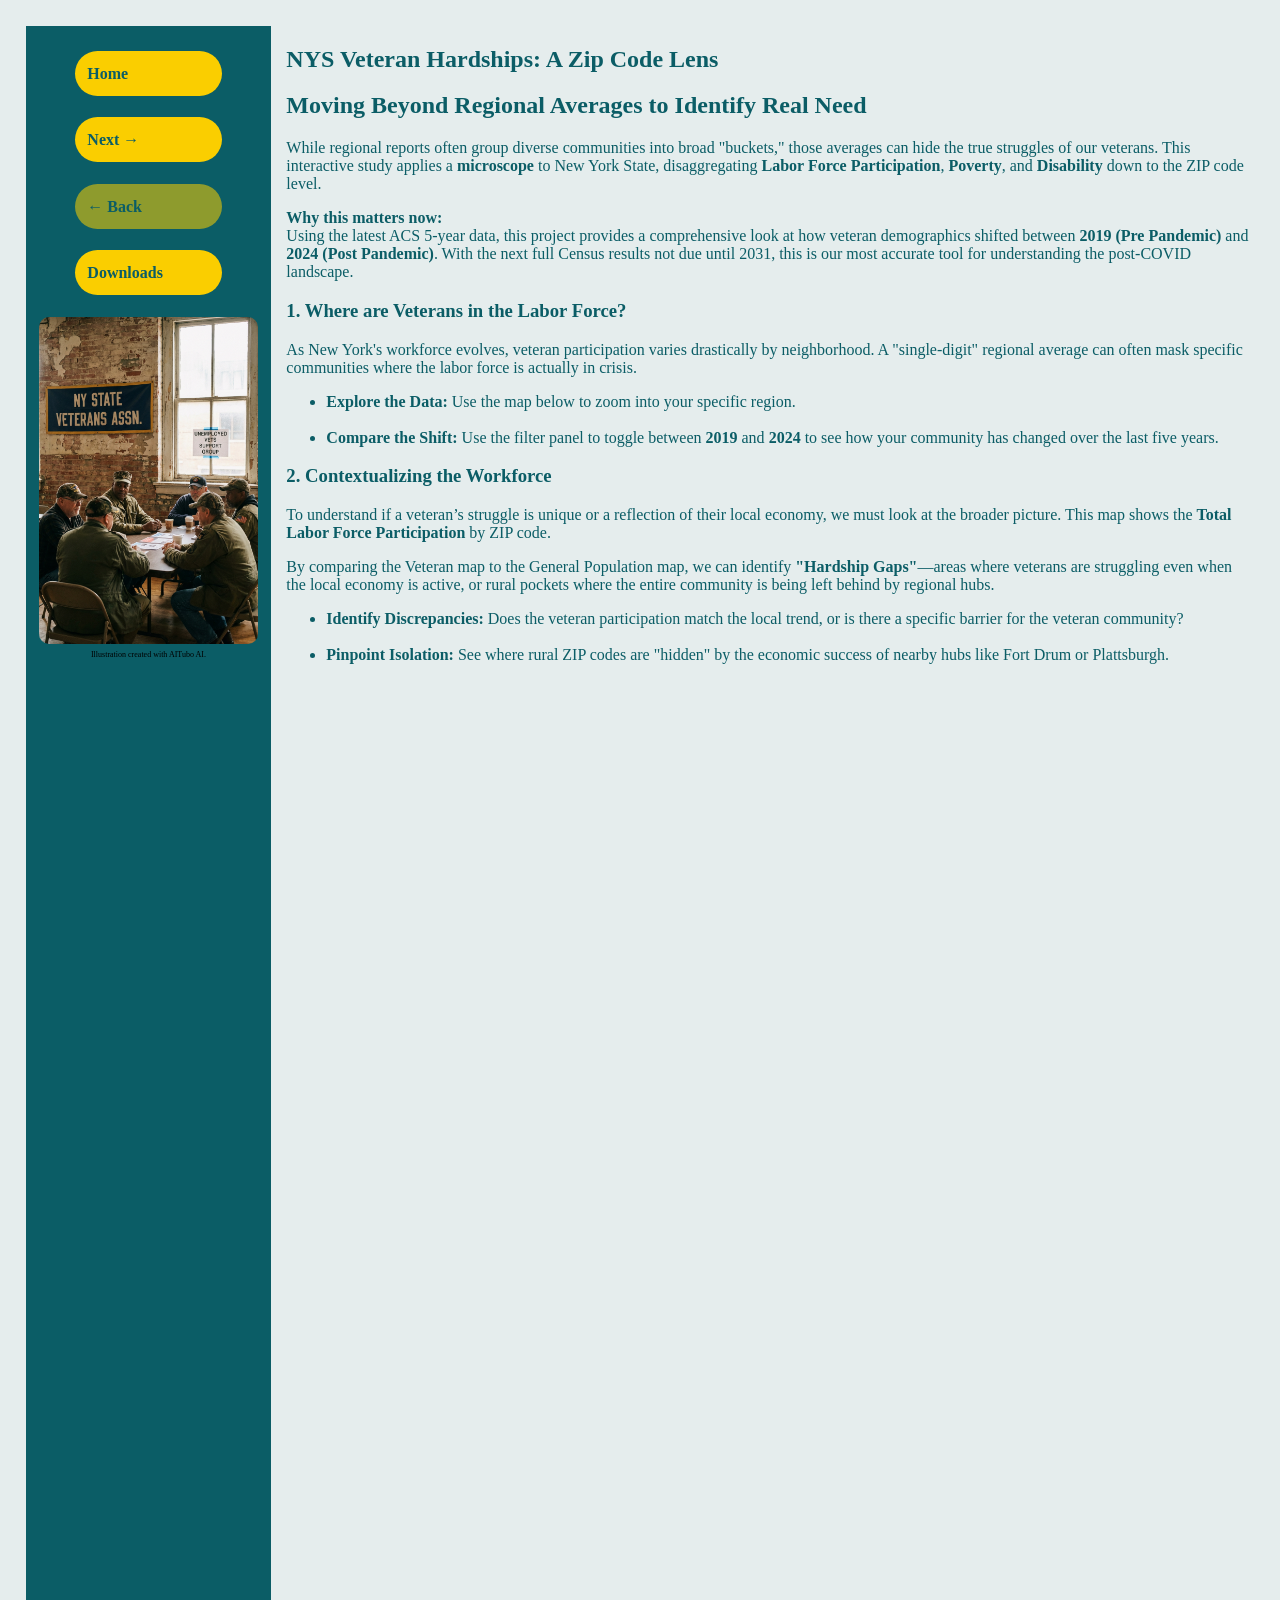
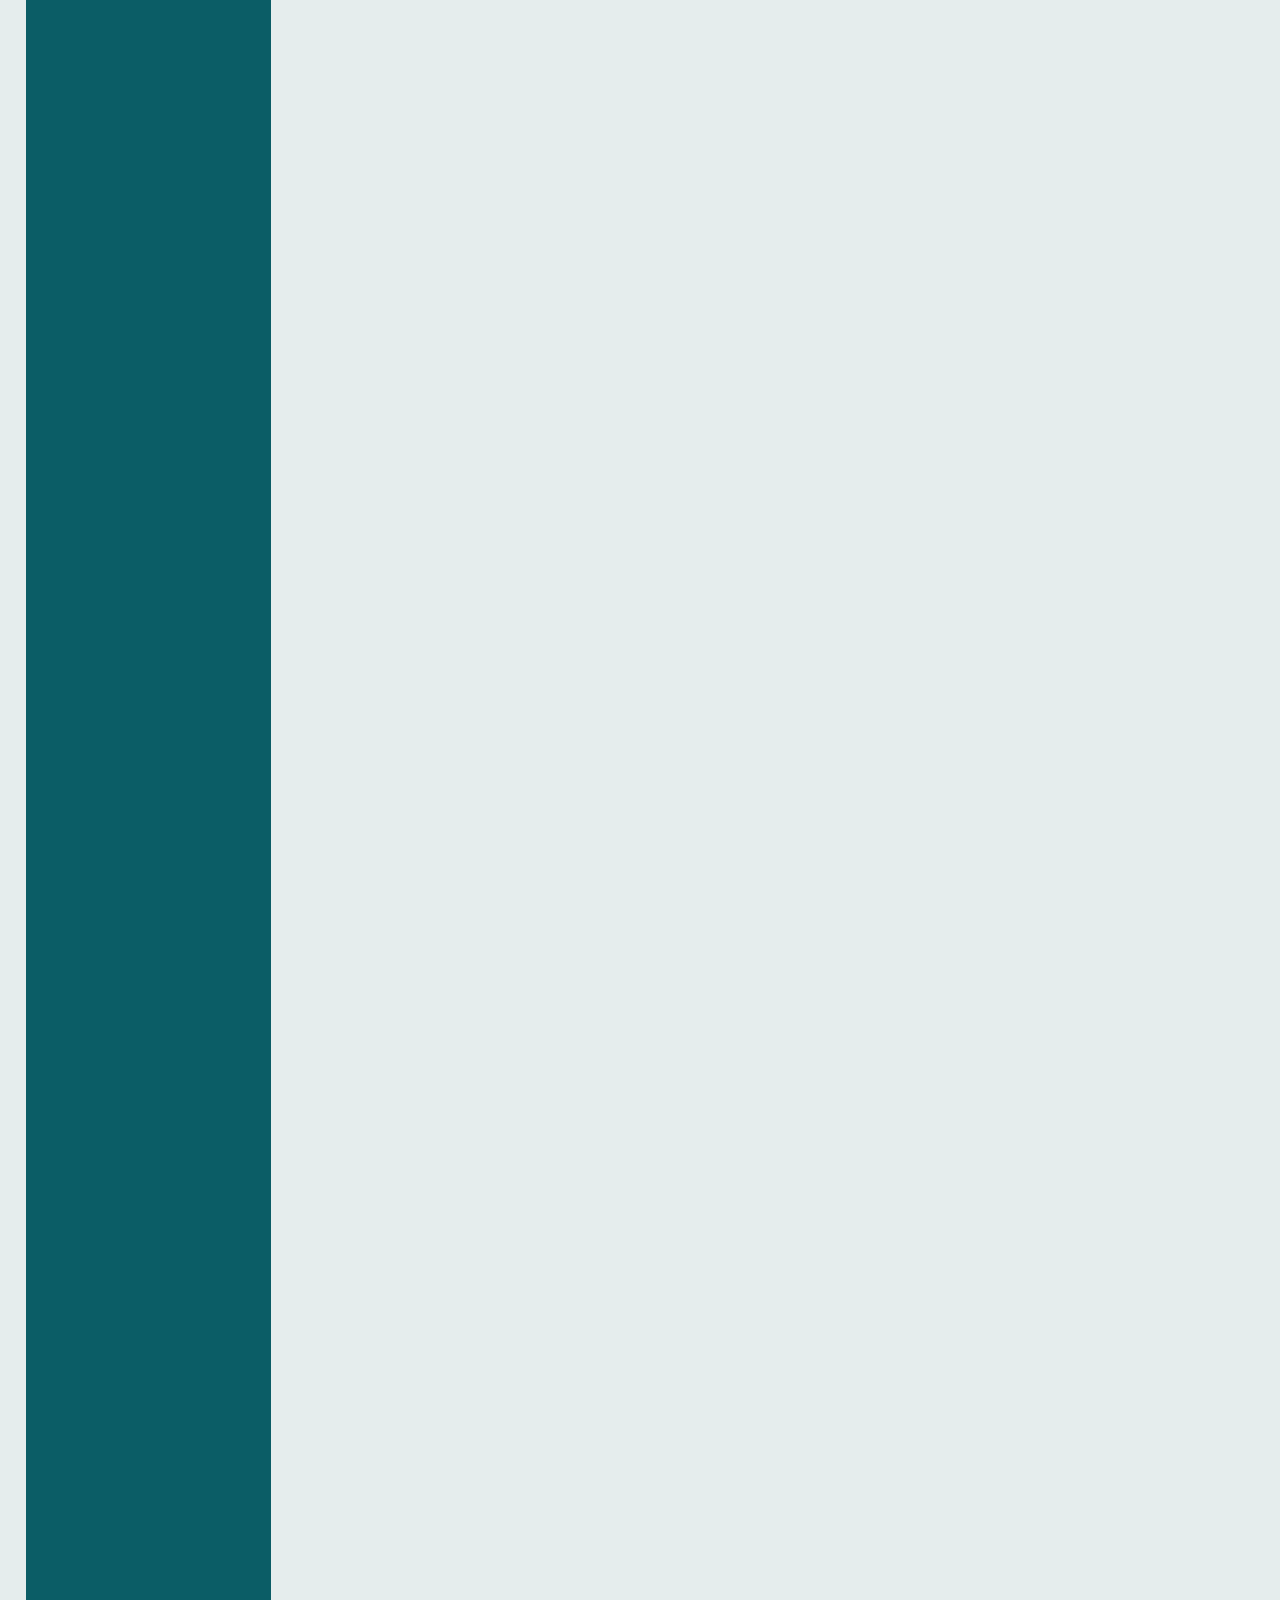
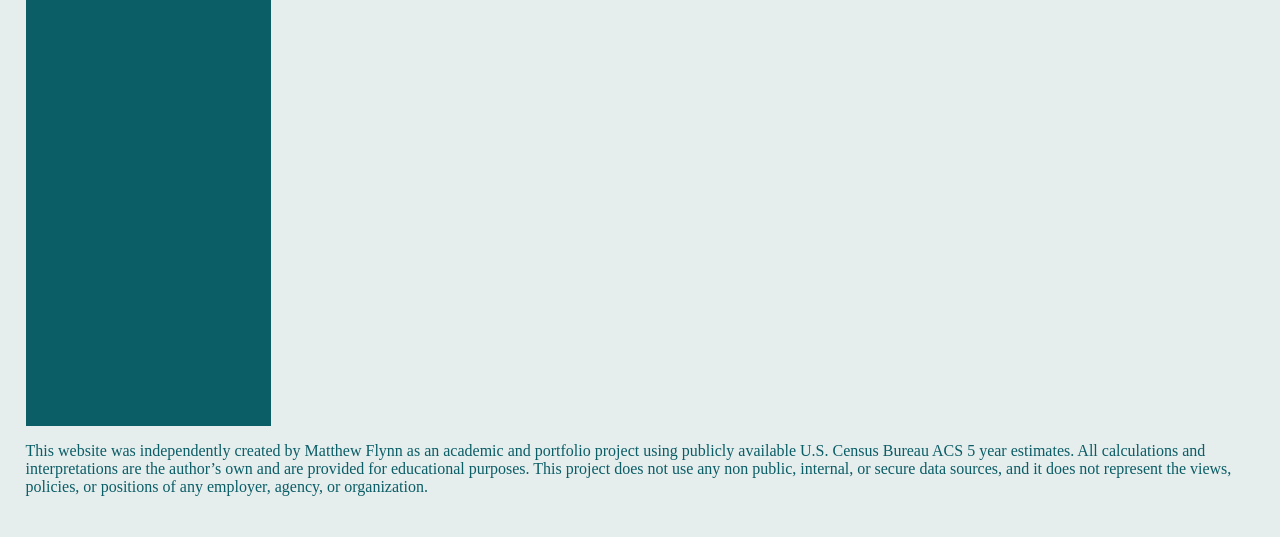
==== commit 3bc218d2: "Add files via upload" ====
--- a/index.htm
+++ b/index.htm
@@ -26,32 +26,39 @@
 </nav>
 
 	<section>
-        <h1> NYS Veteran Hardships by Zip Code</h1>
-		<h2>Where Are New York State Veterans in the Labor Force</h2>
-        <p>As New York's labor force declines, veterans remain an important workforce segment—but participation isn't 
-            uniform across the state. This ZIP-code case study looks at where veterans may be facing the greatest hardship, 
-            tracking changes in <strong>employment</strong>, <strong>poverty</strong>, and <strong>disability</strong> across 
-            New York communities.
+<h1>NYS Veteran Hardships: A Zip Code Lens</h1>
+        <h2>Moving Beyond Regional Averages to Identify Real Need</h2>
+        
+        <p>While regional reports often group diverse communities into broad "buckets," those averages can hide the true struggles of our veterans. This interactive study applies a <strong>microscope</strong> to New York State, disaggregating <strong>Labor Force Participation</strong>, <strong>Poverty</strong>, and <strong>Disability</strong> down to the ZIP code level.</p>
+
+        <p><strong>Why this matters now:</strong><br>
+            Using the latest ACS 5-year data, this project provides a comprehensive look at how veteran demographics shifted between <strong>2019 (Pre Pandemic)</strong> and <strong>2024 (Post Pandemic)</strong>. With the next full Census results not due until 2031, this is our most accurate tool for understanding the post-COVID landscape.
         </p>
 
-        <p>To set the stage, we'll start with the baseline question: 
-            <strong>where are veterans participating in the labor force?</strong> 
-            The map below shows the percent of veterans in the labor force by ZIP code, allowing a comparison between 2019 and 2024.
-            <br> <br>     
-            The map opens on the North Country, but you can pan/zoom to explore any region of the state. Use the filter panel 
-            on the right to switch the ACS 5-year year between <strong>2024</strong> and <strong>2019</strong> to see how patterns
-             change over time.
-</p>
+        <h3>1. Where are Veterans in the Labor Force?</h3>
+        <p>As New York's workforce evolves, veteran participation varies drastically by neighborhood. A "single-digit" regional average can often mask specific communities where the labor force is actually in crisis.</p>
+
+            <ul>
+                <li><strong>Explore the Data:</strong> Use the map below to zoom into your specific region.</li>
+                <br>
+                <li><strong>Compare the Shift:</strong> Use the filter panel to toggle between <strong>2019</strong> and <strong>2024</strong> to see how your community has changed over the last five years.</li>
+            </ul>
         <div class='tableauPlaceholder' id='viz1772211809970' style='position: relative'><noscript><a href='#'><img alt=' ' src='https:&#47;&#47;public.tableau.com&#47;static&#47;images&#47;RS&#47;RS6HH3BB7&#47;1_rss.png' style='border: none' /></a></noscript><object class='tableauViz'  style='display:none;'><param name='host_url' value='https%3A%2F%2Fpublic.tableau.com%2F' /> <param name='embed_code_version' value='3' /> <param name='path' value='shared&#47;RS6HH3BB7' /> <param name='toolbar' value='yes' /><param name='static_image' value='https:&#47;&#47;public.tableau.com&#47;static&#47;images&#47;RS&#47;RS6HH3BB7&#47;1.png' /> <param name='animate_transition' value='yes' /><param name='display_static_image' value='yes' /><param name='display_spinner' value='yes' /><param name='display_overlay' value='yes' /><param name='display_count' value='yes' /><param name='language' value='en-US' /></object></div>                <script type='text/javascript'>                    var divElement = document.getElementById('viz1772211809970');                    var vizElement = divElement.getElementsByTagName('object')[0];                    vizElement.style.width='100%';vizElement.style.height=(divElement.offsetWidth*0.75)+'px';                    var scriptElement = document.createElement('script');                    scriptElement.src = 'https://public.tableau.com/javascripts/api/viz_v1.js';                    vizElement.parentNode.insertBefore(scriptElement, vizElement);                </script>
 
    
     
-        <h2>Total Labor Force Participation by ZIP Code</h2>
-<p>
-    To understand where veterans fit into New York's workforce, it helps to first look at the broader picture. This map shows the
-    <strong>total</strong> percent of each ZIP code's population participating in the labor force. Comparing this map to the veteran map can
-    help identify communities where overall workforce participation is low—and where targeted help may be most needed to grow the local labor force.
-</p>
+            <h3>2. Contextualizing the Workforce</h3>
+                    
+                    <p>To understand if a veteran’s struggle is unique or a reflection of their local economy, we must look at the broader picture. This map shows the <strong>Total Labor Force Participation</strong> by ZIP code.</p>
+
+                    <p>By comparing the Veteran map to the General Population map, we can identify <strong>"Hardship Gaps"</strong>—areas where veterans are struggling even when the local economy is active, or rural pockets where the entire community is being left behind by regional hubs.</p>
+
+                    <ul>
+                        <li><strong>Identify Discrepancies:</strong> Does the veteran participation match the local trend, or is there a specific barrier for the veteran community?</li>
+                         <br>
+                        <li><strong>Pinpoint Isolation:</strong> See where rural ZIP codes are "hidden" by the economic success of nearby hubs like Fort Drum or Plattsburgh.</li>
+                    </ul>
+
          <div class='tableauPlaceholder' id='viz1772211514186' style='position: relative'><noscript><a href='#'><img alt=' ' src='https:&#47;&#47;public.tableau.com&#47;static&#47;images&#47;BD&#47;BDJKT27H5&#47;1_rss.png' style='border: none' /></a></noscript><object class='tableauViz'  style='display:none;'><param name='host_url' value='https%3A%2F%2Fpublic.tableau.com%2F' /> <param name='embed_code_version' value='3' /> <param name='path' value='shared&#47;BDJKT27H5' /> <param name='toolbar' value='yes' /><param name='static_image' value='https:&#47;&#47;public.tableau.com&#47;static&#47;images&#47;BD&#47;BDJKT27H5&#47;1.png' /> <param name='animate_transition' value='yes' /><param name='display_static_image' value='yes' /><param name='display_spinner' value='yes' /><param name='display_overlay' value='yes' /><param name='display_count' value='yes' /><param name='language' value='en-US' /></object></div>                <script type='text/javascript'>                    var divElement = document.getElementById('viz1772211514186');                    var vizElement = divElement.getElementsByTagName('object')[0];                    vizElement.style.width='100%';vizElement.style.height=(divElement.offsetWidth*0.75)+'px';                    var scriptElement = document.createElement('script');                    scriptElement.src = 'https://public.tableau.com/javascripts/api/viz_v1.js';                    vizElement.parentNode.insertBefore(scriptElement, vizElement);                </script>
     </section>
 
--- a/CSS/style.css
+++ b/CSS/style.css
@@ -1,196 +1,203 @@
-body{
-	background-color: #E5EDED;
-	margin: 1%;
-	padding: 1%;
-	color: #0B5D66;
-}
-
-nav{
-	border: 0.5em solid #0B5D66;
-	color: #0B5D66;
-	background-color: #65999E;
-	display: flex;
-	justify-content: space-between;
-	align-items: center;
-	flex-wrap: nowrap;
-	gap: 0.35rem;
-	padding: 0.5rem;
-	overflow-x: auto;
-}
-
-nav a,
-nav .nav-disabled{
-	box-sizing: border-box;
-	display: inline-block;
-	line-height: 2.2rem;
-	height: 2.8rem;
-	color: #0B5D66;
-	background-color: #FACE00;
-	text-decoration: none;
-	margin: 0;
-	padding: 0 0.8rem;
-	border-radius: 25px;
-	font-weight: bold;
-	white-space: nowrap;
-	flex: 0 0 auto;
-
-}
-
-/* Disabled nav "button" (use on index page for Back) */
-nav .nav-disabled{
-	opacity: 0.55;
-	background-color: #8FA66A;   /* pick your disabled color */
-	color: #0B5D66;
-	cursor: not-allowed;
-	user-select: none;
-	pointer-events: none;
-}
-
-
-.nav-image-wrap{
-	display: none;
-}
-
-.image-credit{
-	display: none;
-}
-
-.pdf-viewer{
-  width: 100%;
-  min-width: 200px;
-
-  aspect-ratio: 4 / 3;
-  height: auto;
-
-  /* key: give it real viewing height so you don’t need the inner PDF scrollbar */
-  min-height: 75vh;     /* adjust: 60vh–90vh */
-  border: 0;
-  display: block;
-}
-
-.chart-wrap{
-  width: 100%;
-  margin: 0 auto;
-  display: block;        /* normal document flow */
-  overflow: visible;     /* IMPORTANT: don’t crop */
-}
-
-.chart-img{
-  display: block;
-  width: 100%;
-  height: auto;
-  max-width: 100%;
-}
- /* +++++++++++++++small screen++++++++++++++++++++++++++++++++++++++++++++++++++ */
-@media all and (min-width:900px){
-
-	body{
-		background-color: #E5EDED;
-	}
-
-	section{
-    height: auto;          /* let content determine height */
-  overflow: visible;     /* no inner scroll */
-  min-height: 100vh;     /* still fills the screen */
-  
-}
-
-	nav{
-		border: 1px solid #0B5D66;
-		color: #E5EDED;
-		background-color: #0B5D66;
-		display: flex;
-		flex-direction: column;
-		width: 20%;
-		min-width: 125px;
-		margin-right: 15px;
-		  min-height: 100vh;
-  		height: 400vh;          /* about 4 screens tall */
-		float: left;
-		padding: 1.5rem 0;
-		box-sizing: border-box;
-		text-align: center;
-		overflow: hidden;
-	}
-
-	nav a,
-	nav .nav-disabled{
-		display: block;
-		width: 60%;
-		line-height: 45px;
-		height: 45px;
-		color: #0B5D66;
-		background-color: #FACE00;
-		text-decoration: none;
-		margin: 0 auto 1rem auto;
-		padding-left: 0.75rem;
-		border-radius: 25px;
-		box-sizing: border-box;
-		text-align: left;
-		font-weight: bold;
-		flex: 0 0 auto;
-}
-
-.nav-image-wrap{
-	flex: 1 1 auto;
-	width: 90%;
-	margin: 0 auto;
-	display: flex;
-	flex-direction: column;
-	justify-content: flex-start;
-	align-items: center;
-	overflow: hidden;
-	min-height: 2rem;
-}
-
-.nav-image{
-	display: block;
-	width: 100%;
-	height: auto;
-	border-radius: 10px;
-}
-
-.image-credit{
-	display: block;
-	margin-top: 0.35rem;
-	font-size: 0.5em;
-	color: #000000;
-	text-align: center;
-}
-
-	section{
-	display: block;
-	  min-height: 100vh;
-  		height: 400vh;          /* about 4 screens tall */
-	overflow: auto;
-	background-color: #E5EDED;
-	color: #0B5D66;
-	margin-left: calc(1% + 1em);
-}
-.pdf-viewer{
-  width: 100%;
-  min-width: 200px;
-
-  /* height follows width */
-  aspect-ratio: 4 / 3;   /* change this: 16/9, 1/1, etc. */
-
-  /* don’t force 100vh */
-  height: auto;
-
-  border: 0;
-  display: block;
-}
-.chart-wrap{
-  width: 100%;
-  margin: 0 auto;
-  display: block;        /* normal document flow */
-  overflow: visible;     /* IMPORTANT: don’t crop */
-}
-
-.chart-img{
-  display: block;
-  width: 75%;
-  height: auto;
-  margin: 0 auto; 
-}
-}
+body{
+	background-color: #E5EDED;
+	margin: 1%;
+	padding: 1%;
+	color: #0B5D66;
+}
+
+nav{
+	border: 0.5em solid #0B5D66;
+	color: #0B5D66;
+	background-color: #65999E;
+	display: flex;
+	justify-content: space-between;
+	align-items: center;
+	flex-wrap: nowrap;
+	gap: 0.35rem;
+	padding: 0.5rem;
+	overflow-x: auto;
+}
+
+nav a,
+nav .nav-disabled{
+	box-sizing: border-box;
+	display: inline-block;
+	line-height: 2.2rem;
+	height: 2.8rem;
+	color: #0B5D66;
+	background-color: #FACE00;
+	text-decoration: none;
+	margin: 0;
+	padding: 0 0.8rem;
+	border-radius: 25px;
+	font-weight: bold;
+	white-space: nowrap;
+	flex: 0 0 auto;
+
+}
+
+/* Disabled nav "button" (use on index page for Back) */
+nav .nav-disabled{
+	opacity: 0.55;
+	background-color: #8FA66A;   /* pick your disabled color */
+	color: #0B5D66;
+	cursor: not-allowed;
+	user-select: none;
+	pointer-events: none;
+}
+
+
+.nav-image-wrap{
+	display: none;
+}
+
+.image-credit{
+	display: none;
+}
+
+.pdf-viewer{
+  width: 100%;
+  min-width: 200px;
+
+  aspect-ratio: 4 / 3;
+  height: auto;
+
+  /* key: give it real viewing height so you don’t need the inner PDF scrollbar */
+  min-height: 75vh;     /* adjust: 60vh–90vh */
+  border: 0;
+  display: block;
+}
+
+.chart-wrap{
+  width: 100%;
+  margin: 0 auto;
+  display: block;        /* normal document flow */
+  overflow: visible;     /* IMPORTANT: don’t crop */
+}
+
+.chart-img{
+  display: block;
+  width: 100%;
+  height: auto;
+  max-width: 100%;
+}
+
+.section-divider{
+  width: 66%;
+  margin: 1.5rem auto;   /* centers it */
+  border: 0;
+  border-top: 2px solid  #0B5D66;
+}
+ /* +++++++++++++++small screen++++++++++++++++++++++++++++++++++++++++++++++++++ */
+@media all and (min-width:900px){
+
+	body{
+		background-color: #E5EDED;
+	}
+
+	section{
+    height: auto;          /* let content determine height */
+  overflow: visible;     /* no inner scroll */
+  min-height: 100vh;     /* still fills the screen */
+  
+}
+
+	nav{
+		border: 1px solid #0B5D66;
+		color: #E5EDED;
+		background-color: #0B5D66;
+		display: flex;
+		flex-direction: column;
+		width: 20%;
+		min-width: 125px;
+		margin-right: 15px;
+		  min-height: 100vh;
+  		height: 400vh;          /* about 4 screens tall */
+		float: left;
+		padding: 1.5rem 0;
+		box-sizing: border-box;
+		text-align: center;
+		overflow: hidden;
+	}
+
+	nav a,
+	nav .nav-disabled{
+		display: block;
+		width: 60%;
+		line-height: 45px;
+		height: 45px;
+		color: #0B5D66;
+		background-color: #FACE00;
+		text-decoration: none;
+		margin: 0 auto 1rem auto;
+		padding-left: 0.75rem;
+		border-radius: 25px;
+		box-sizing: border-box;
+		text-align: left;
+		font-weight: bold;
+		flex: 0 0 auto;
+}
+
+.nav-image-wrap{
+	flex: 1 1 auto;
+	width: 90%;
+	margin: 0 auto;
+	display: flex;
+	flex-direction: column;
+	justify-content: flex-start;
+	align-items: center;
+	overflow: hidden;
+	min-height: 2rem;
+}
+
+.nav-image{
+	display: block;
+	width: 100%;
+	height: auto;
+	border-radius: 10px;
+}
+
+.image-credit{
+	display: block;
+	margin-top: 0.35rem;
+	font-size: 0.5em;
+	color: #000000;
+	text-align: center;
+}
+
+	section{
+	display: block;
+	  min-height: 100vh;
+  		height: 400vh;          /* about 4 screens tall */
+	overflow: auto;
+	background-color: #E5EDED;
+	color: #0B5D66;
+	margin-left: calc(1% + 1em);
+}
+.pdf-viewer{
+  width: 100%;
+  min-width: 200px;
+
+  /* height follows width */
+  aspect-ratio: 4 / 3;   /* change this: 16/9, 1/1, etc. */
+
+  /* don’t force 100vh */
+  height: auto;
+
+  border: 0;
+  display: block;
+}
+.chart-wrap{
+  width: 100%;
+  margin: 0 auto;
+  display: block;        /* normal document flow */
+  overflow: visible;     /* IMPORTANT: don’t crop */
+}
+
+.chart-img{
+  display: block;
+  width: 75%;
+  height: auto;
+  margin: 0 auto; 
+}
+}
